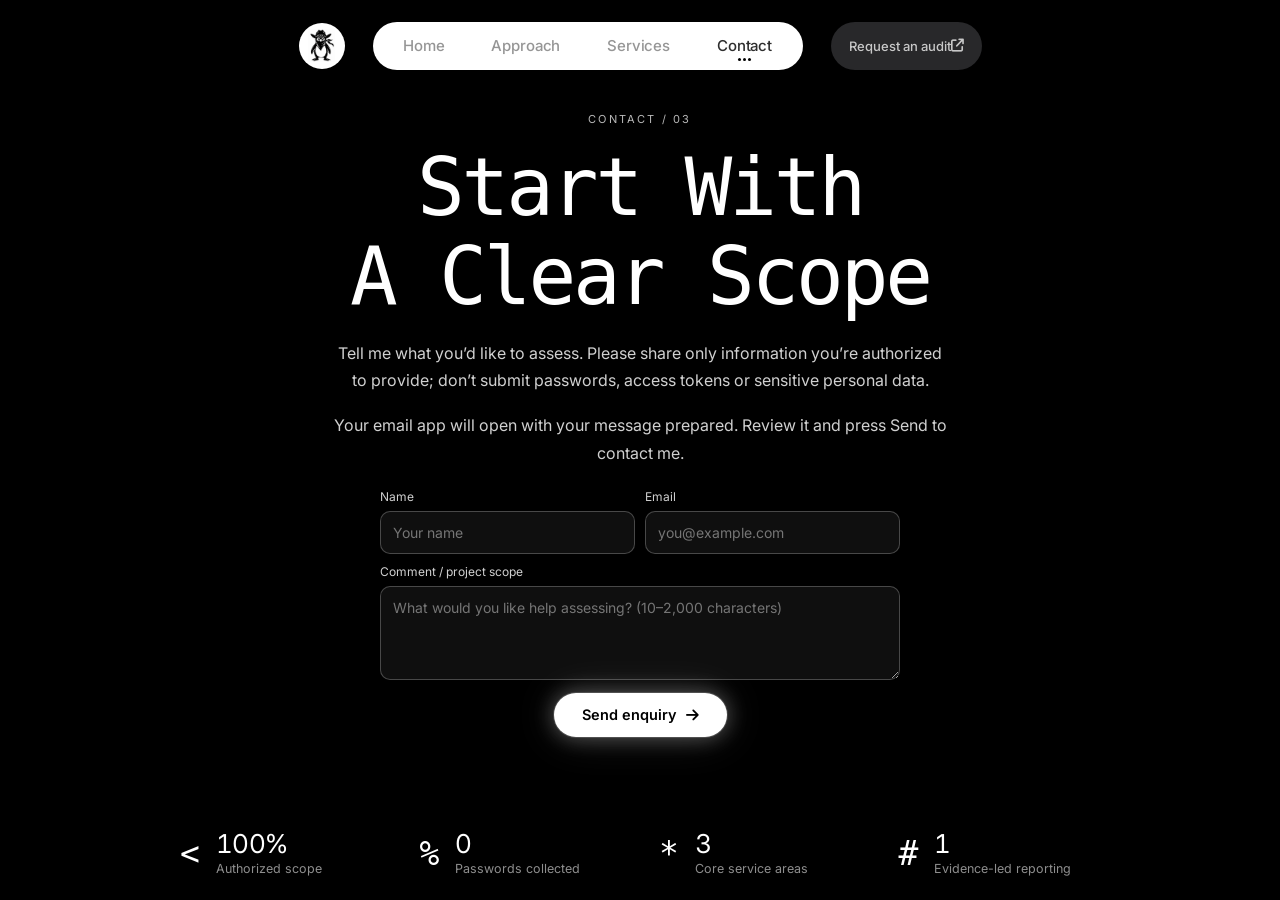
==== contact.html @ 1bd7f90c "first commit" ====
<!doctype html>
<html lang="en">
<head>
  <meta charset="utf-8">
  <meta name="viewport" content="width=device-width, initial-scale=1, viewport-fit=cover">
  <meta name="theme-color" content="#000000">
  <link rel="icon" type="image/png" sizes="32x32" href="/assets/favicon-32.png?v=2">
  <link rel="icon" type="image/png" sizes="16x16" href="/assets/favicon-16.png?v=2">
  <link rel="shortcut icon" href="/assets/favicon.ico?v=2">
  <link rel="apple-touch-icon" sizes="180x180" href="/assets/apple-touch-icon.png">
  <meta name="description" content="Shakthivel — cybersecurity and OSINT professional providing digital footprint audits, domain exposure research, and public-source intelligence.">
  <title>Contact — Shakthivel | Cybersecurity & OSINT</title>
  <link rel="stylesheet" href="/styles.css">
  <link rel="stylesheet" href="https://cdnjs.cloudflare.com/ajax/libs/font-awesome/6.5.2/css/all.min.css" integrity="sha512-SnH5WK+bZxgPHs44uWIX+LLJAJ9/2PkPKZ5QiAj6Ta86w+fsb2TkcmfRyVX3pBnMFcV7oQPJkl9QevSCWr3W6A==" crossorigin="anonymous" referrerpolicy="no-referrer">
  <script src="/main.js" defer></script>
</head>
<body>
<div class="bg" aria-hidden="true"><video class="bg-video" autoplay muted loop playsinline preload="auto"><source src="https://d8j0ntlcm91z4.cloudfront.net/user_38xzZboKViGWJOttwIXH07lWA1P/hf_20260809_012548_ef22562c-c0ae-4816-ad9d-f8922af4e6a7.mp4" type="video/mp4"></video></div>
<main class="page">
<header class="header" aria-label="Main navigation">
  <a class="brand" href="/" aria-label="Shakthivel home"><img src="/assets/logo.webp" alt="" width="52" height="52"></a>
  <nav class="nav" aria-label="Primary">
    <a href="/" >Home</a><a href="/approach" >Approach</a><a href="/services" >Services</a><a href="/contact" aria-current="page">Contact</a>
  </nav>
  <a class="header-cta" href="/contact">Request an audit <i class="fa-solid fa-arrow-up-right-from-square" aria-hidden="true"></i></a>
  <button class="burger" type="button" aria-label="Open menu" aria-controls="mobile-menu" aria-expanded="false"><span></span><span></span><span></span></button>
</header>
<div class="menu-overlay" id="mobile-menu" hidden>
  <nav class="menu-sheet" aria-label="Mobile navigation"><div class="menu-links">
    <a href="/" >Home</a><a href="/approach" >Approach</a><a href="/services" >Services</a><a href="/contact" aria-current="page">Contact</a>
  </div></nav>
</div>
<section class="hero" aria-labelledby="hero-title">
  <div class="page-kicker">Contact / 03</div>
  <h1 class="headline" id="hero-title"><span>Start With</span><span>A Clear Scope</span></h1>
  <p class="hero-copy">Tell me what you’d like to assess. Please share only information you’re authorized to provide; don’t submit passwords, access tokens or sensitive personal data.</p>
  <p class="hero-copy">Your email app will open with your message prepared. Review it and press Send to contact me.</p>
  <form class="contact-form" id="contact-form" autocomplete="on">
    <label>Name<input name="name" autocomplete="name" minlength="2" maxlength="80" required placeholder="Your name"></label>
    <label>Email<input name="email" type="email" autocomplete="email" maxlength="254" required placeholder="you@example.com"></label>
    <label class="full">Comment / project scope<textarea name="message" minlength="10" maxlength="2000" required placeholder="What would you like help assessing? (10–2,000 characters)"></textarea></label>
    <label class="honeypot" aria-hidden="true">Leave this empty<input name="website" tabindex="-1" autocomplete="off"></label>
    <button class="hero-cta" type="submit">Send enquiry <i class="fa-solid fa-arrow-right" aria-hidden="true" style="margin-left:9px"></i></button>
    <p class="form-status full" role="status" aria-live="polite"></p>
  </form>
</section>
<footer class="stats" aria-label="Service principles">
  <div class="stat" style="--d:.5s"><span class="stat-icon" aria-hidden="true">&lt;</span><span class="stat-value" data-count="100" data-suffix="%" data-duration="1500" data-offset="0">0%</span><span class="stat-label">Authorized scope</span></div>
  <div class="stat" style="--d:.58s"><span class="stat-icon" aria-hidden="true">%</span><span class="stat-value" data-count="0" data-suffix="" data-duration="1580" data-offset="90">0</span><span class="stat-label">Passwords collected</span></div>
  <div class="stat" style="--d:.66s"><span class="stat-icon" aria-hidden="true">*</span><span class="stat-value" data-count="3" data-suffix="" data-duration="1660" data-offset="180">0</span><span class="stat-label">Core service areas</span></div>
  <div class="stat" style="--d:.74s"><span class="stat-icon" aria-hidden="true">#</span><span class="stat-value" data-count="1" data-suffix="" data-duration="1740" data-offset="270">0</span><span class="stat-label">Evidence-led reporting</span></div>
</footer>
</main>
</body>
</html>
---- styles.css ----
@import url('https://fonts.googleapis.com/css2?family=Inter:wght@400;500;600&display=swap');
@import url('https://db.onlinewebfonts.com/c/8cb707a9b8a73f8a7403336b861c3074?family=BubbledotICG-FinePos');
@font-face{font-family:"Geist Pixel Circle";src:url("fonts/GeistPixel-Circle.woff2") format("woff2");font-weight:400;font-display:swap}
:root{--bg:#000;--text:#fff;--muted:#8e8e8e;--nav-text:#2e2e2e;--pill-dark:#28282a;--sign-in-text:#c8c8c8;--nav-shadow:0 4px 14px rgba(0,0,0,.16);--trust-bg:#28282a;--trust-border:rgba(255,255,255,.4);--trust-text:#c4c2c3;--font-sans:"Inter","Segoe UI",system-ui,sans-serif;--font-display:"BubbledotICG-FinePos","Geist Pixel Circle",monospace}
*{box-sizing:border-box}html,body{width:100%;height:100%;margin:0;background:#000;color:var(--text);overflow:hidden}body{height:100vh;height:100dvh;font-family:var(--font-sans);-webkit-font-smoothing:antialiased;text-rendering:optimizeLegibility}button,a,input,textarea{font:inherit}a{color:inherit;text-decoration:none}button{cursor:pointer}.bg{position:absolute;inset:0;overflow:hidden;background:#000;z-index:0}.bg-video{position:absolute;inset:0;width:100%;height:100%;object-fit:cover;pointer-events:none;z-index:0;opacity:.72}.bg::after{content:"";position:absolute;inset:0;background:linear-gradient(180deg,rgba(0,0,0,.35),rgba(0,0,0,.3) 35%,rgba(0,0,0,.82));pointer-events:none}.page{position:relative;z-index:1;display:flex;flex-direction:column;align-items:center;justify-content:space-between;width:100%;height:100vh;height:100dvh;overflow:hidden;padding:clamp(16px,2.4vh,28px) clamp(14px,3vw,32px)}.header{z-index:2;flex-shrink:0;width:min(100%,720px);display:flex;align-items:center;justify-content:center;gap:clamp(18px,2.8vw,28px);animation:slideDown .7s cubic-bezier(.22,1,.36,1) both}.brand{display:grid;place-items:center;flex:0 0 clamp(40px,4.4vw,46px);width:clamp(40px,4.4vw,46px);height:clamp(40px,4.4vw,46px);border-radius:50%;background:#fff;box-shadow:var(--nav-shadow);transition:transform .25s}.brand img{display:block;width:72%;height:72%;object-fit:contain}.brand:hover{transform:scale(1.04)}.nav{height:clamp(44px,5.2vw,48px);max-width:430px;flex:1;display:flex;align-items:center;justify-content:space-around;gap:2px;padding:4px 8px;border-radius:999px;background:#fff;box-shadow:var(--nav-shadow)}.nav a,.menu-links a{position:relative;display:flex;align-items:center;justify-content:center;height:100%;padding:0 clamp(8px,1.2vw,15px);font-size:clamp(13px,1.4vw,15px);font-weight:500;letter-spacing:-.01em;color:var(--nav-text);opacity:.5;white-space:nowrap;transition:opacity .2s,transform .2s}.nav a:hover,.menu-links a:hover{opacity:.75}.nav a[aria-current=page],.menu-links a[aria-current=page]{opacity:1}.nav a[aria-current=page]::after,.menu-links a[aria-current=page]::after{content:"";position:absolute;width:3px;height:3px;border-radius:50%;background:#000;bottom:5px;left:calc(50% - 1.5px);box-shadow:-5px 0 #000,5px 0 #000}.header-cta{display:flex;align-items:center;justify-content:center;flex-shrink:0;height:clamp(44px,5.2vw,48px);padding:0 18px;border:0;border-radius:999px;background:var(--pill-dark);color:var(--sign-in-text);box-shadow:var(--nav-shadow);font-size:13px;font-weight:500;white-space:nowrap;transition:background .2s,color .2s,transform .2s}.header-cta:hover{background:#323234;color:#fff;transform:translateY(-1px)}.burger{display:none;width:48px;height:48px;border:0;border-radius:50%;background:var(--pill-dark);align-items:center;justify-content:center;flex-direction:column;gap:5px}.burger span{display:block;width:18px;height:1.5px;background:#fff;transition:transform .25s,background .25s}.hero{flex:1;min-height:0;display:flex;flex-direction:column;align-items:center;justify-content:center;text-align:center;width:100%;max-width:900px;padding:clamp(12px,2vh,24px) 0 0}.trust-row{--trust-size:clamp(36px,4.5vw,42px);display:flex;align-items:center;justify-content:center;margin-bottom:clamp(16px,2.5vh,26px);animation:reveal .85s cubic-bezier(.22,1,.36,1) .05s both}.avatar{position:relative;z-index:1;display:grid;place-items:center;width:var(--trust-size);height:var(--trust-size);padding:5px;border:1px solid var(--trust-border);border-radius:50%;background:var(--trust-bg);transition:transform .35s}.avatar+.avatar{margin-left:calc(var(--trust-size)*-.42)}.avatar:nth-child(1){z-index:1}.avatar:nth-child(2){z-index:2}.avatar:nth-child(3){z-index:4}.avatar-inner{width:100%;height:100%;display:grid;place-items:center;border-radius:50%;background:#fff;color:#111}.avatar i{font-size:calc(var(--trust-size)*.34)}.avatar:nth-child(1):hover{transform:translateY(-2px)}.avatar:nth-child(2):hover{transform:translateY(-4px)}.avatar:nth-child(3):hover{transform:translateY(-2px)}.trust-pill{height:var(--trust-size);display:flex;align-items:center;position:relative;z-index:3;margin-left:calc(var(--trust-size)*-.42);padding:0 15px 0 calc(var(--trust-size)*.58);border:1px solid var(--trust-border);border-radius:999px;background:var(--trust-bg);color:var(--trust-text);font-size:clamp(12px,1.4vw,13.5px);font-weight:500;white-space:nowrap}.headline{margin:0;font-family:var(--font-display);font-weight:400;font-size:clamp(28px,6.2vw,80px);line-height:1.12;letter-spacing:-.04em;color:#fff;white-space:nowrap;overflow:hidden}.headline span{display:block;opacity:0;transform:translateY(14px);animation:headlineFade .85s cubic-bezier(.22,1,.36,1) forwards}.headline span:nth-child(1){animation-delay:.12s}.headline span:nth-child(2){animation-delay:.3s}.subhead{max-width:min(500px,92%);margin:clamp(14px,2vh,22px) 0 0;font-size:clamp(calc(13.5px + 2pt),calc(1.55vw + 2pt),calc(16.5px + 2pt));line-height:1.55;font-weight:400;color:#d0d0d0;opacity:0;animation:reveal .85s cubic-bezier(.22,1,.36,1) .28s forwards}.subhead strong{font-weight:500;color:#fff}.hero-cta{display:inline-flex;align-items:center;justify-content:center;min-height:44px;margin-top:clamp(20px,3vh,30px);padding:clamp(11px,1.6vh,13px) clamp(22px,3vw,28px);border:0;border-radius:999px;background:#fff;color:#000;font-size:clamp(13.5px,1.5vw,14.5px);font-weight:600;box-shadow:0 0 0 1px rgba(255,255,255,.15),0 0 22px rgba(255,255,255,.32),0 0 44px rgba(255,255,255,.12);opacity:0;animation:revealPulse .85s cubic-bezier(.22,1,.36,1) .4s forwards;transition:transform .2s,box-shadow .2s}.hero-cta:hover{transform:translateY(-2px) scale(1.02);box-shadow:0 0 0 1px rgba(255,255,255,.25),0 0 26px rgba(255,255,255,.42),0 0 52px rgba(255,255,255,.2)}.stats{z-index:1;flex-shrink:0;width:min(100%,920px);display:grid;grid-template-columns:repeat(4,minmax(0,1fr));gap:clamp(12px,3vw,38px);padding:clamp(10px,1.8vh,20px) 0 2px}.stat{display:grid;grid-template-columns:auto 1fr;align-items:center;justify-content:center;column-gap:clamp(9px,1.3vw,16px);row-gap:3px;min-width:0;opacity:0;animation:reveal .85s cubic-bezier(.22,1,.36,1) var(--d) forwards}.stat-icon{grid-row:1 / span 2;font-family:var(--font-display);font-size:clamp(22px,3vw,33px);line-height:1;color:#fff}.stat-value{font-variant-numeric:tabular-nums;font-size:clamp(18px,2.2vw,26px);letter-spacing:-.025em;line-height:1.1;white-space:nowrap}.stat-label{color:var(--muted);font-size:clamp(11px,1.2vw,12.5px);white-space:nowrap}.menu-overlay{position:fixed;inset:0;z-index:5;display:flex;justify-content:center;align-items:flex-start;padding:88px 16px 20px;background:rgba(0,0,0,.62);backdrop-filter:blur(6px);-webkit-backdrop-filter:blur(6px);animation:overlayIn .28s both}.menu-overlay[hidden]{display:none}.menu-sheet{width:min(100%,430px);padding:22px 18px 20px;border-radius:28px;background:#fff;color:#111;box-shadow:0 20px 60px rgba(0,0,0,.45);animation:menuIn .38s cubic-bezier(.22,1,.36,1) both}.menu-links{display:flex;flex-direction:column;gap:4px}.menu-links a{height:52px;justify-content:flex-start;padding:0 18px;border-radius:13px;font-size:16px;opacity:.78;transition:background .2s,color .2s,opacity .2s}.menu-links a:hover{background:#f0f0f0;color:#111;opacity:1}.menu-links a[aria-current=page]{background:#f3f3f3;color:#111;opacity:1}.menu-links a[aria-current=page]::after{left:7px;top:calc(50% - 2.5px);bottom:auto;width:5px;height:5px;border-radius:50%;background:#111;box-shadow:none}.menu-sheet a:focus-visible,.burger:focus-visible{outline:3px solid #8e8e8e;outline-offset:3px}.menu-signin{width:100%;height:48px;margin-top:14px;display:flex;align-items:center;justify-content:center;border:0;border-radius:999px;background:#111;color:#fff;font-size:14px;font-weight:600;transition:background .2s,transform .2s}.menu-signin:hover{background:#333;transform:translateY(-1px)}.menu-open{overflow:hidden}.page-kicker{font-size:11px;letter-spacing:.2em;color:#b8b8b8;text-transform:uppercase;margin-bottom:18px}.hero-copy{max-width:620px;color:#d0d0d0;font-size:clamp(14px,1.5vw,16px);line-height:1.7;margin:18px auto 0}.hero-copy strong{color:#fff;font-weight:500}.mini-list{display:flex;flex-wrap:wrap;gap:8px;justify-content:center;margin-top:24px}.mini-list span{border:1px solid rgba(255,255,255,.22);border-radius:999px;padding:8px 12px;color:#ddd;font-size:12px}.contact-form{width:min(100%,520px);margin:22px auto 0;display:grid;grid-template-columns:1fr 1fr;gap:10px;text-align:left}.contact-form label{display:flex;flex-direction:column;gap:7px;color:#d0d0d0;font-size:12px}.contact-form .full{grid-column:1/-1}.contact-form input,.contact-form textarea{width:100%;background:rgba(18,18,18,.88);border:1px solid rgba(255,255,255,.24);border-radius:10px;padding:12px;color:#fff;outline:none;font-size:14px}.contact-form textarea{min-height:94px;resize:vertical}.contact-form input:focus,.contact-form textarea:focus{border-color:#fff;box-shadow:0 0 0 2px rgba(255,255,255,.12)}.contact-form button{grid-column:1/-1;justify-self:center;margin-top:3px}.form-status{grid-column:1/-1;text-align:center;font-size:12px;color:#fff;min-height:18px}.honeypot{position:absolute!important;left:-10000px!important;width:1px!important;height:1px!important;overflow:hidden!important}@keyframes slideDown{from{opacity:0;transform:translateY(-18px)}to{opacity:1;transform:translateY(0)}}@keyframes reveal{from{opacity:0;transform:translateY(22px) scale(.98);filter:blur(6px)}to{opacity:1;transform:translateY(0) scale(1);filter:blur(0)}}@keyframes headlineFade{to{opacity:1;transform:translateY(0)}}@keyframes revealPulse{0%{opacity:0;transform:translateY(22px) scale(.96);filter:blur(6px)}75%{opacity:1;transform:translateY(-1px) scale(1.015);filter:blur(0)}100%{opacity:1;transform:translateY(0) scale(1);filter:blur(0)}}@keyframes overlayIn{from{opacity:0}to{opacity:1}}@keyframes menuIn{from{opacity:0;transform:translateY(-8px) scale(.98)}to{opacity:1;transform:translateY(0) scale(1)}}@media(hover:hover){.header-cta:hover,.hero-cta:hover{cursor:pointer}}@media(max-width:720px){.page{padding:16px 18px 18px}.header{justify-content:space-between;width:100%;gap:12px}.brand{flex-basis:48px;width:48px;height:48px}.nav,.header-cta{display:none}.burger{display:flex;z-index:6}.burger[aria-expanded=true]{background:#fff}.burger[aria-expanded=true] span{background:#111}.burger[aria-expanded=true] span:first-child{transform:translateY(6.5px) rotate(45deg)}.burger[aria-expanded=true] span:nth-child(2){opacity:0}.burger[aria-expanded=true] span:last-child{transform:translateY(-6.5px) rotate(-45deg)}.hero{padding-top:0}.trust-row{--trust-size:clamp(34px,6vw,42px);margin-bottom:clamp(16px,2.5vh,22px)}.headline{font-size:clamp(28px,7.2vw,54px);letter-spacing:-.08em;line-height:1.05}.subhead{max-width:94%;font-size:clamp(14px,3.6vw,16px);margin-top:16px}.stats{grid-template-columns:repeat(2,minmax(0,1fr));gap:18px 24px;padding-top:10px}.stat{justify-content:start}.stat-icon{font-size:28px}.stat-value{font-size:21px}.stat-label{font-size:11px}.contact-form{max-width:470px}.page-kicker{margin-bottom:12px}.hero-copy{margin-top:12px;font-size:14px}.mini-list{margin-top:16px;gap:6px}.mini-list span{font-size:11px;padding:7px 10px}}
@media(max-width:420px){.page{padding:14px 14px 15px}.trust-row{--trust-size:34px}.trust-pill{font-size:12px;padding-right:11px}.headline{font-size:clamp(27px,7.3vw,32px);letter-spacing:-.09em;line-height:1.04}.subhead{font-size:13px;line-height:1.5}.hero-cta{margin-top:18px}.stats{gap:14px 12px}.stat{column-gap:8px}.stat-icon{font-size:24px}.stat-value{font-size:19px}.stat-label{font-size:10.5px}.contact-form{grid-template-columns:1fr;gap:9px}.contact-form .full,.contact-form button,.form-status{grid-column:1}}

/* The detailed Services catalogue scrolls at the document level; other pages keep the viewport layout. */
html.services-document,.services-body{width:100%;height:auto;min-height:100vh;min-height:100dvh;overflow-x:hidden;overflow-y:auto}
.services-body .bg{position:fixed}
.services-page{height:auto;min-height:100vh;min-height:100dvh;overflow:visible;justify-content:flex-start;gap:0;padding-bottom:32px}
.services-page>.header{flex-shrink:0;margin-bottom:clamp(52px,9vh,100px)}
.services-intro,.services-content,.engagement-section,.report-section,.services-cta,.services-footer{width:min(100%,900px);margin-left:auto;margin-right:auto}
.services-intro{text-align:center;padding-bottom:clamp(54px,9vh,96px)}
.services-intro .headline{font-size:clamp(34px,6.5vw,72px);line-height:1.04;letter-spacing:-.055em;white-space:normal;overflow:visible}
.services-lead,.services-note{max-width:700px;margin:22px auto 0;color:#e1e1e1;font-size:clamp(15px,1.6vw,18px);line-height:1.75}
.services-note{margin-top:12px;color:#bdbdbd;font-size:14px}
.service-index{display:flex;justify-content:center;flex-wrap:wrap;gap:9px;margin:28px auto 0;max-width:800px}
.service-index a,.services-secondary{border:1px solid rgba(255,255,255,.26);border-radius:999px;padding:9px 13px;color:#eee;font-size:12px;transition:background .2s,border-color .2s}
.service-index a:hover,.services-secondary:hover{background:rgba(255,255,255,.12);border-color:rgba(255,255,255,.6)}
.services-content{max-width:800px}
.service-section{scroll-margin-top:28px;padding:36px 0 42px;border-top:1px solid rgba(255,255,255,.22);color:#e2e2e2}
.service-number{margin:0 0 12px;color:#b9b9b9;font-size:11px;letter-spacing:.18em}
.service-section h2,.engagement-section h2,.report-section h2,.services-cta h2{margin:0;color:#fff;font-family:var(--font-display);font-weight:400;font-size:clamp(26px,4vw,42px);line-height:1.18;letter-spacing:-.035em}
.service-summary{max-width:720px;margin:14px 0 24px;color:#d0d0d0;font-size:16px;line-height:1.75}
.service-section h3{margin:24px 0 8px;color:#fff;font-size:14px;font-weight:600}
.service-section p,.service-section li,.report-section p,.services-cta>p:not(.page-kicker){font-size:14px;line-height:1.75;color:#d0d0d0}
.service-section ul{margin:0;padding-left:21px}.service-section li{padding:3px 0 3px 4px}.service-section li::marker{color:#aaa}
.service-section .service-meta{margin:15px 0 0;color:#bdbdbd}.service-meta strong{color:#f5f5f5;font-weight:600}
.engagement-section,.report-section{max-width:800px;padding:42px 0;border-top:1px solid rgba(255,255,255,.22)}
.engagement-section .page-kicker,.services-cta .page-kicker{margin:0 0 13px}
.engagement-steps{list-style:none;counter-reset:step;margin:26px 0 0;padding:0;display:grid;grid-template-columns:repeat(5,minmax(0,1fr));gap:14px}
.engagement-steps li{counter-increment:step;display:flex;flex-direction:column;gap:9px;padding-top:14px;border-top:1px solid rgba(255,255,255,.35)}
.engagement-steps li::before{content:"0" counter(step);color:#aaa;font-size:11px;letter-spacing:.12em}
.engagement-steps strong{color:#fff;font-size:14px}.engagement-steps span{color:#c9c9c9;font-size:12px;line-height:1.65}
.report-section p{max-width:730px;margin:15px 0 0}
.services-cta{max-width:800px;margin-top:22px;padding:clamp(28px,5vw,48px);border:1px solid rgba(255,255,255,.2);border-radius:20px;background:rgba(0,0,0,.38);text-align:center}
.services-cta h2{max-width:620px;margin:0 auto}.services-cta>p:not(.page-kicker){max-width:620px;margin:14px auto 0}
.services-actions{display:flex;align-items:center;justify-content:center;flex-wrap:wrap;gap:12px;margin-top:24px}.services-actions .hero-cta{margin:0;opacity:1;animation:none}
.services-secondary{padding:13px 18px;font-size:13px}
.services-footer{max-width:800px;margin-top:30px;padding:20px 0 0;border-top:1px solid rgba(255,255,255,.2);display:flex;justify-content:space-between;gap:18px;color:#aaa;font-size:11px;line-height:1.6}
.services-footer a{flex:0 0 auto;color:#fff}
@media(max-width:720px){.services-page{padding:16px 18px 28px}.services-page>.header{margin-bottom:52px}.services-intro{padding-bottom:54px}.services-lead{font-size:15px}.service-index{gap:7px}.service-index a{font-size:11px;padding:8px 10px}.service-section{padding:30px 0 34px}.engagement-steps{grid-template-columns:repeat(2,minmax(0,1fr));gap:20px 14px}.engagement-steps li:last-child{grid-column:1/-1}.engagement-section,.report-section{padding:34px 0}.services-cta{padding:28px 20px}}
@media(max-width:420px){.services-page{padding:14px 14px 24px}.services-page>.header{margin-bottom:42px}.services-intro .headline{font-size:clamp(31px,9vw,42px);letter-spacing:-.06em}.services-lead{font-size:14px;line-height:1.65}.services-note{font-size:13px}.service-section h2,.engagement-section h2,.report-section h2,.services-cta h2{font-size:27px}.service-summary{font-size:14px}.services-footer{flex-direction:column;gap:8px}}
@media(max-height:700px){.page{padding-top:12px;padding-bottom:12px}.trust-row{margin-bottom:12px}.subhead{margin-top:12px}.hero-cta{margin-top:16px}.stats{padding-top:6px;gap:10px 18px}.stat-label{font-size:11px}}
@media(prefers-reduced-motion:reduce){*,*::before,*::after{animation:none!important;transition:none!important;scroll-behavior:auto!important}.headline span,.subhead,.hero-cta,.stat{opacity:1;transform:none;filter:none}.header{opacity:1;transform:none}}

/* Three main service areas expand to reveal their detailed offerings. */
.service-group{border-top:1px solid rgba(255,255,255,.25);scroll-margin-top:24px}
.service-group:last-child{border-bottom:1px solid rgba(255,255,255,.25)}
.service-group>summary{position:relative;display:grid;grid-template-columns:minmax(0,1fr) auto;align-items:center;gap:8px 20px;padding:24px 56px 24px 4px;list-style:none;cursor:pointer}
.service-group>summary::-webkit-details-marker{display:none}
.service-group>summary::after{content:"+";position:absolute;right:8px;top:50%;transform:translateY(-50%);display:grid;place-items:center;width:34px;height:34px;border:1px solid rgba(255,255,255,.42);border-radius:50%;color:#fff;font-size:21px;font-weight:300;transition:transform .2s,background .2s}
.service-group[open]>summary::after{content:"−";background:rgba(255,255,255,.12)}
.service-group-number{grid-column:1;color:#b9b9b9;font-size:10px;letter-spacing:.18em}
.service-group>summary strong{grid-column:1;color:#fff;font-family:var(--font-display);font-size:clamp(22px,3.2vw,34px);font-weight:400;line-height:1.2;letter-spacing:-.025em}
.service-group-hint{grid-column:2;grid-row:1 / span 2;color:#c5c5c5;font-size:12px;white-space:nowrap}
.service-group[open] .service-group-hint{font-size:0}
.service-group[open] .service-group-hint::after{content:"Hide details";font-size:12px}
.service-group>summary:hover strong,.service-group>summary:focus-visible strong{color:#dedede}
.service-group>summary:focus-visible{outline:2px solid #fff;outline-offset:3px;border-radius:8px}
.service-group-content{padding:0 4px 8px}
.service-group-content .service-section:first-child{border-top:1px solid rgba(255,255,255,.16)}
@media(max-width:720px){.service-group>summary{padding:21px 48px 21px 3px;gap:7px 10px}.service-group-hint{font-size:11px}.service-group>summary::after{right:4px;width:30px;height:30px}.service-group-content{padding:0 3px 5px}}
@media(max-width:420px){.service-group>summary{grid-template-columns:1fr;padding-right:44px}.service-group>summary strong{font-size:23px}.service-group-hint{grid-column:1;grid-row:auto}.service-group>summary::after{right:3px}}


.profile-line{max-width:min(760px,94%);margin:14px auto 0;color:#e6e6e6;font-size:clamp(12px,1.35vw,14px);line-height:1.65;font-weight:500;letter-spacing:.015em;opacity:0;animation:reveal .85s cubic-bezier(.22,1,.36,1) .32s forwards}
.profile-line span{padding:0 5px;color:#999}
@media(max-width:720px){.profile-line{max-width:94%;margin-top:11px;font-size:12px;line-height:1.5}}
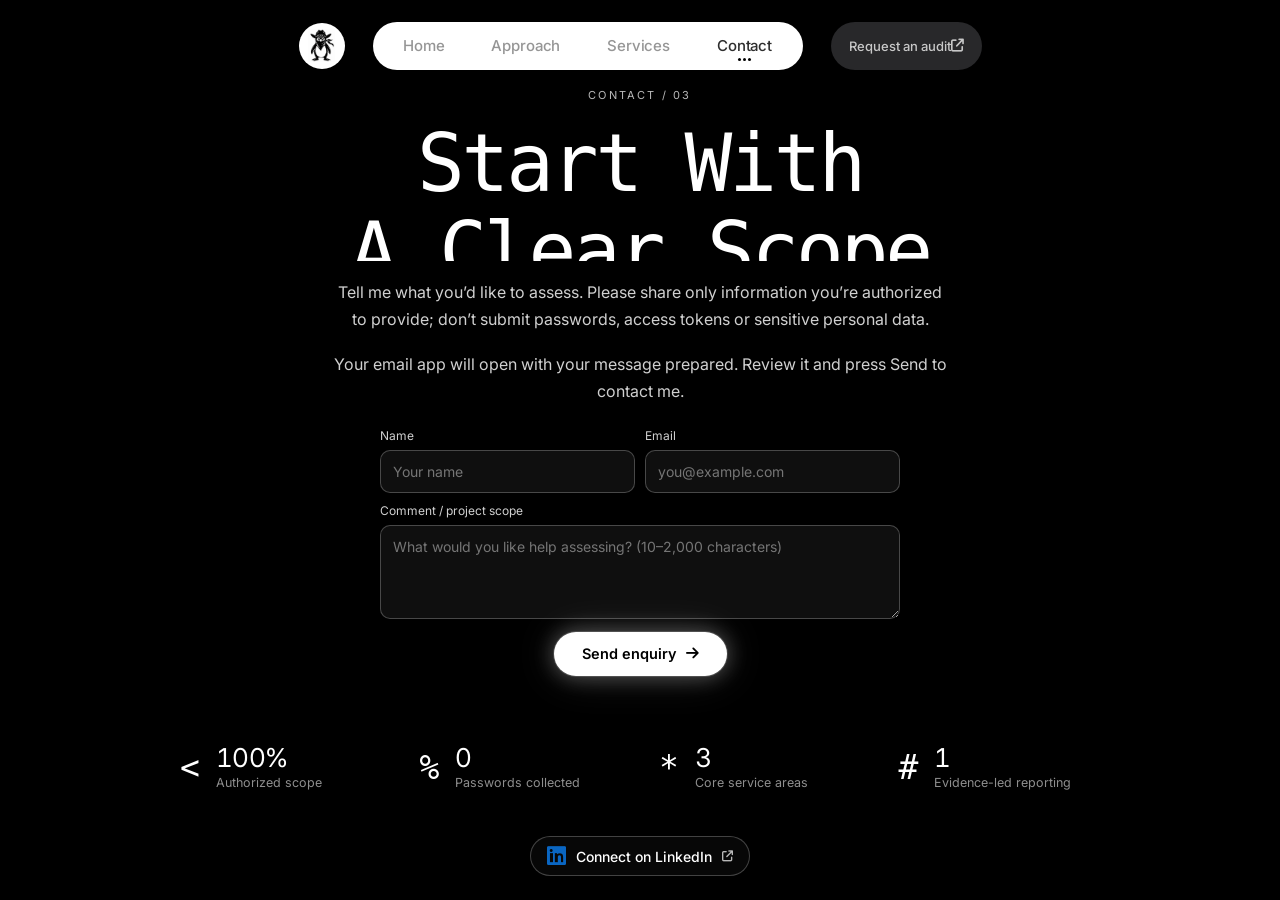
==== commit 3d9a2d24: "Initial commit" ====
--- a/contact.html
+++ b/contact.html
@@ -49,6 +49,9 @@
   <div class="stat" style="--d:.58s"><span class="stat-icon" aria-hidden="true">%</span><span class="stat-value" data-count="0" data-suffix="" data-duration="1580" data-offset="90">0</span><span class="stat-label">Passwords collected</span></div>
   <div class="stat" style="--d:.66s"><span class="stat-icon" aria-hidden="true">*</span><span class="stat-value" data-count="3" data-suffix="" data-duration="1660" data-offset="180">0</span><span class="stat-label">Core service areas</span></div>
   <div class="stat" style="--d:.74s"><span class="stat-icon" aria-hidden="true">#</span><span class="stat-value" data-count="1" data-suffix="" data-duration="1740" data-offset="270">0</span><span class="stat-label">Evidence-led reporting</span></div>
+  <a class="linkedin-link" href="https://www.linkedin.com/in/shakthi-vel-b-5507ba306/" target="_blank" rel="noopener noreferrer" aria-label="Visit Shakthivel on LinkedIn">
+    <i class="fa-brands fa-linkedin" aria-hidden="true"></i><span>Connect on LinkedIn</span><i class="fa-solid fa-arrow-up-right-from-square" aria-hidden="true"></i>
+  </a>
 </footer>
 </main>
 </body>
--- a/styles.css
+++ b/styles.css
@@ -68,3 +68,4 @@
 .profile-line{max-width:min(760px,94%);margin:14px auto 0;color:#e6e6e6;font-size:clamp(12px,1.35vw,14px);line-height:1.65;font-weight:500;letter-spacing:.015em;opacity:0;animation:reveal .85s cubic-bezier(.22,1,.36,1) .32s forwards}
 .profile-line span{padding:0 5px;color:#999}
 @media(max-width:720px){.profile-line{max-width:94%;margin-top:11px;font-size:12px;line-height:1.5}}
+.linkedin-link{grid-column:1/-1;justify-self:center;display:inline-flex;align-items:center;gap:10px;min-height:40px;margin-top:8px;padding:0 16px;border:1px solid rgba(255,255,255,.24);border-radius:999px;background:rgba(10,10,10,.72);color:#fff;font-size:14px;font-weight:500;transition:background .2s,border-color .2s,transform .2s}.linkedin-link .fa-linkedin{font-size:22px;color:#0a66c2}.linkedin-link .fa-arrow-up-right-from-square{font-size:11px;color:#b8b8b8}.linkedin-link:hover{background:rgba(255,255,255,.12);border-color:rgba(255,255,255,.5);transform:translateY(-1px)}.linkedin-link:focus-visible{outline:3px solid #fff;outline-offset:3px}
